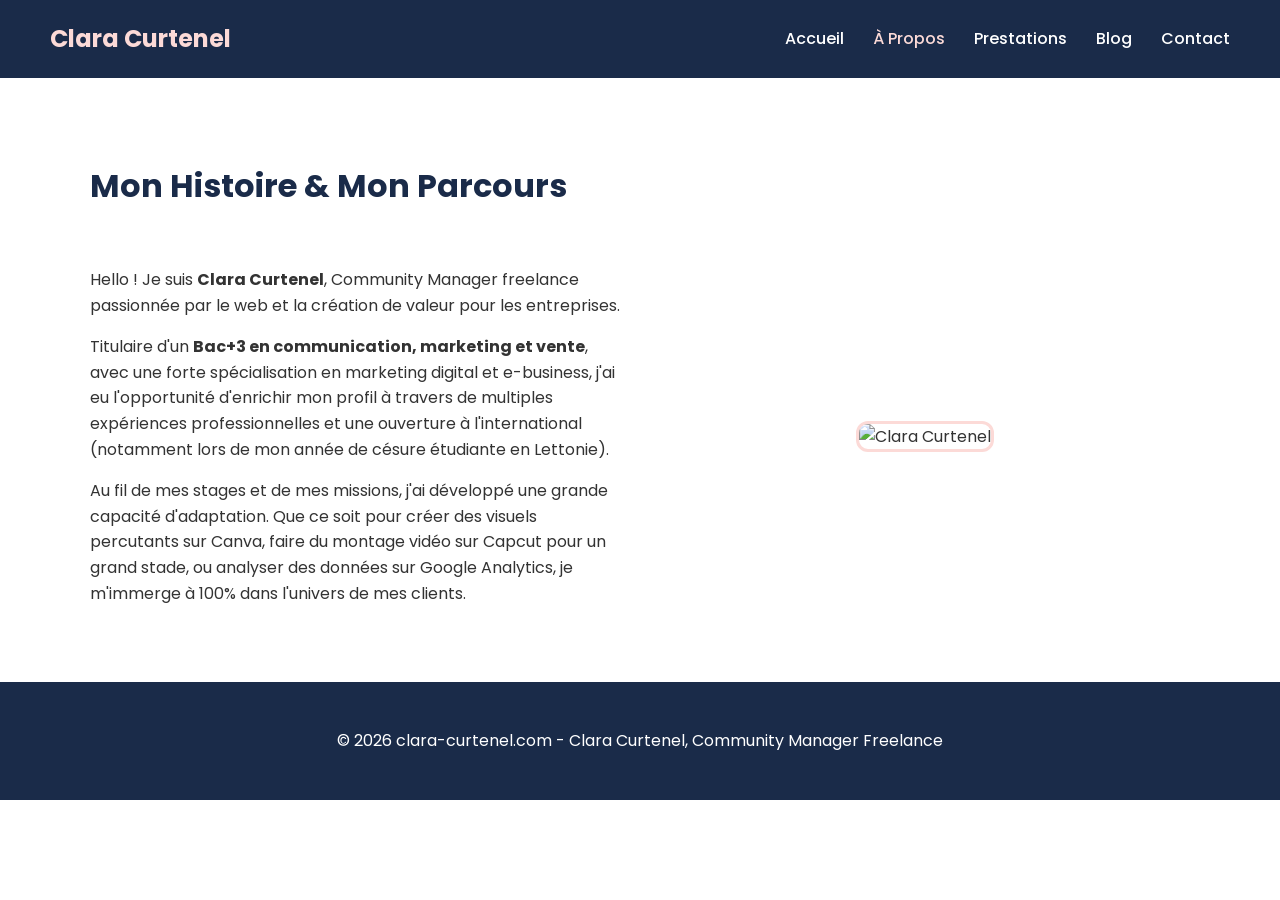
==== a-propos.html @ fa87ab64 "Add files via upload" ====
<!DOCTYPE html>
<html lang="fr">
<head>
    <meta charset="UTF-8">
    <meta name="viewport" content="width=device-width, initial-scale=1.0">
    <title>À Propos | Clara Curtenel</title>
    <link rel="stylesheet" href="css/style.css">
    <link href="https://fonts.googleapis.com/css2?family=Poppins:wght@300;400;600;700&display=swap" rel="stylesheet">
</head>
<body>

    <header>
        <div class="logo"><a href="index.html">Clara Curtenel</a></div>
        <nav>
            <a href="index.html">Accueil</a>
            <a href="a-propos.html" class="active">À Propos</a>
            <a href="prestations.html">Prestations</a>
            <a href="blog.html">Blog</a>
            <a href="contact.html">Contact</a>
        </nav>
    </header>

    <main class="container">
        <h1>Mon Histoire & Mon Parcours</h1>
        <div style="display: flex; gap: 40px; align-items: center; margin-top: 40px; flex-wrap: wrap;">
            <div style="flex: 1; min-width: 300px;">
                <p>Hello ! Je suis <strong>Clara Curtenel</strong>, Community Manager freelance passionnée par le web et la création de valeur pour les entreprises.</p>
                <p>Titulaire d'un <strong>Bac+3 en communication, marketing et vente</strong>, avec une forte spécialisation en marketing digital et e-business, j'ai eu l'opportunité d'enrichir mon profil à travers de multiples expériences professionnelles et une ouverture à l'international (notamment lors de mon année de césure étudiante en Lettonie).</p>
                <p>Au fil de mes stages et de mes missions, j'ai développé une grande capacité d'adaptation. Que ce soit pour créer des visuels percutants sur Canva, faire du montage vidéo sur Capcut pour un grand stade, ou analyser des données sur Google Analytics, je m'immerge à 100% dans l'univers de mes clients.</p>
            </div>
            <div style="flex: 1; min-width: 300px; text-align: center;">
                <img src="assets/photo-clara.jpg" alt="Clara Curtenel" style="max-width: 100%; border-radius: 12px; border: 3px solid var(--rose-pale);">
            </div>
        </div>
    </main>

    <footer>
        <p>&copy; 2026 clara-curtenel.com - Clara Curtenel, Community Manager Freelance</p>
    </footer>

    <script src="js/script.js"></script>
</body>
</html>
---- css/style.css ----
:root {
    --bleu-fonce: #1A2B49;
    --rose-pale: #FCDAD7;
    --rose-accent: #E8A5A5;
    --blanc: #FFFFFF;
    --gris-clair: #FAFAFA;
    --texte-sombre: #333333;
}

body {
    font-family: 'Poppins', sans-serif;
    background-color: var(--blanc);
    color: var(--texte-sombre);
    margin: 0;
    padding: 0;
    line-height: 1.6;
}

/* --- Sécurité Anti-Téléchargement --- */
img, video {
    -webkit-touch-callout: none;
    -webkit-user-select: none;
    user-select: none;
    pointer-events: none;
}

/* --- Navigation --- */
header {
    background-color: var(--bleu-fonce);
    padding: 20px 50px;
    display: flex;
    justify-content: space-between;
    align-items: center;
}

.logo a {
    color: var(--rose-pale);
    font-size: 24px;
    font-weight: bold;
    text-decoration: none;
}

nav a {
    color: var(--blanc);
    margin-left: 25px;
    text-decoration: none;
    font-weight: 500;
    transition: color 0.3s;
}

nav a:hover, nav a.active {
    color: var(--rose-pale);
}

/* --- Sections Générales --- */
.container {
    max-width: 1100px;
    margin: 0 auto;
    padding: 60px 20px;
}

h1, h2, h3 {
    color: var(--bleu-fonce);
}

.btn-cta {
    background-color: var(--rose-pale);
    color: var(--bleu-fonce);
    padding: 15px 30px;
    text-decoration: none;
    border-radius: 30px;
    font-weight: bold;
    display: inline-block;
    margin-top: 20px;
    transition: background-color 0.3s, transform 0.2s;
}

.btn-cta:hover {
    background-color: var(--rose-accent);
    transform: scale(1.02);
}

/* --- Accueil --- */
.hero {
    background: linear-gradient(135deg, var(--bleu-fonce) 60%, var(--rose-pale));
    color: var(--blanc);
    padding: 120px 20px;
    text-align: center;
}

.hero h1 {
    color: var(--blanc);
    font-size: 48px;
    margin-bottom: 10px;
}

/* Défilement des logos */
.logos-container {
    background-color: var(--gris-clair);
    padding: 40px 0;
    overflow: hidden;
    white-space: nowrap;
}

.logos-slide {
    display: inline-block;
    animation: slide 25s infinite linear;
}

.logos-slide img {
    height: 60px;
    margin: 0 40px;
    vertical-align: middle;
}

@keyframes slide {
    from { transform: translateX(0); }
    to { transform: translateX(-50%); }
}

/* Grilles (Portfolio, Prestations, Blog) */
.grid {
    display: grid;
    grid-template-columns: repeat(auto-fit, minmax(300px, 1fr));
    gap: 30px;
    margin-top: 40px;
}

.card {
    background: var(--blanc);
    border: 1px solid var(--rose-pale);
    border-radius: 12px;
    overflow: hidden;
    box-shadow: 0 5px 15px rgba(0,0,0,0.05);
    position: relative;
    padding: 20px;
}

.card-img {
    margin: -20px -20px 20px -20px;
    position: relative;
}

.protection-overlay {
    position: absolute;
    top: 0; left: 0; width: 100%; height: 100%;
    z-index: 10;
}

footer {
    background-color: var(--bleu-fonce);
    color: var(--blanc);
    text-align: center;
    padding: 30px 20px;
    margin-top: auto;
}
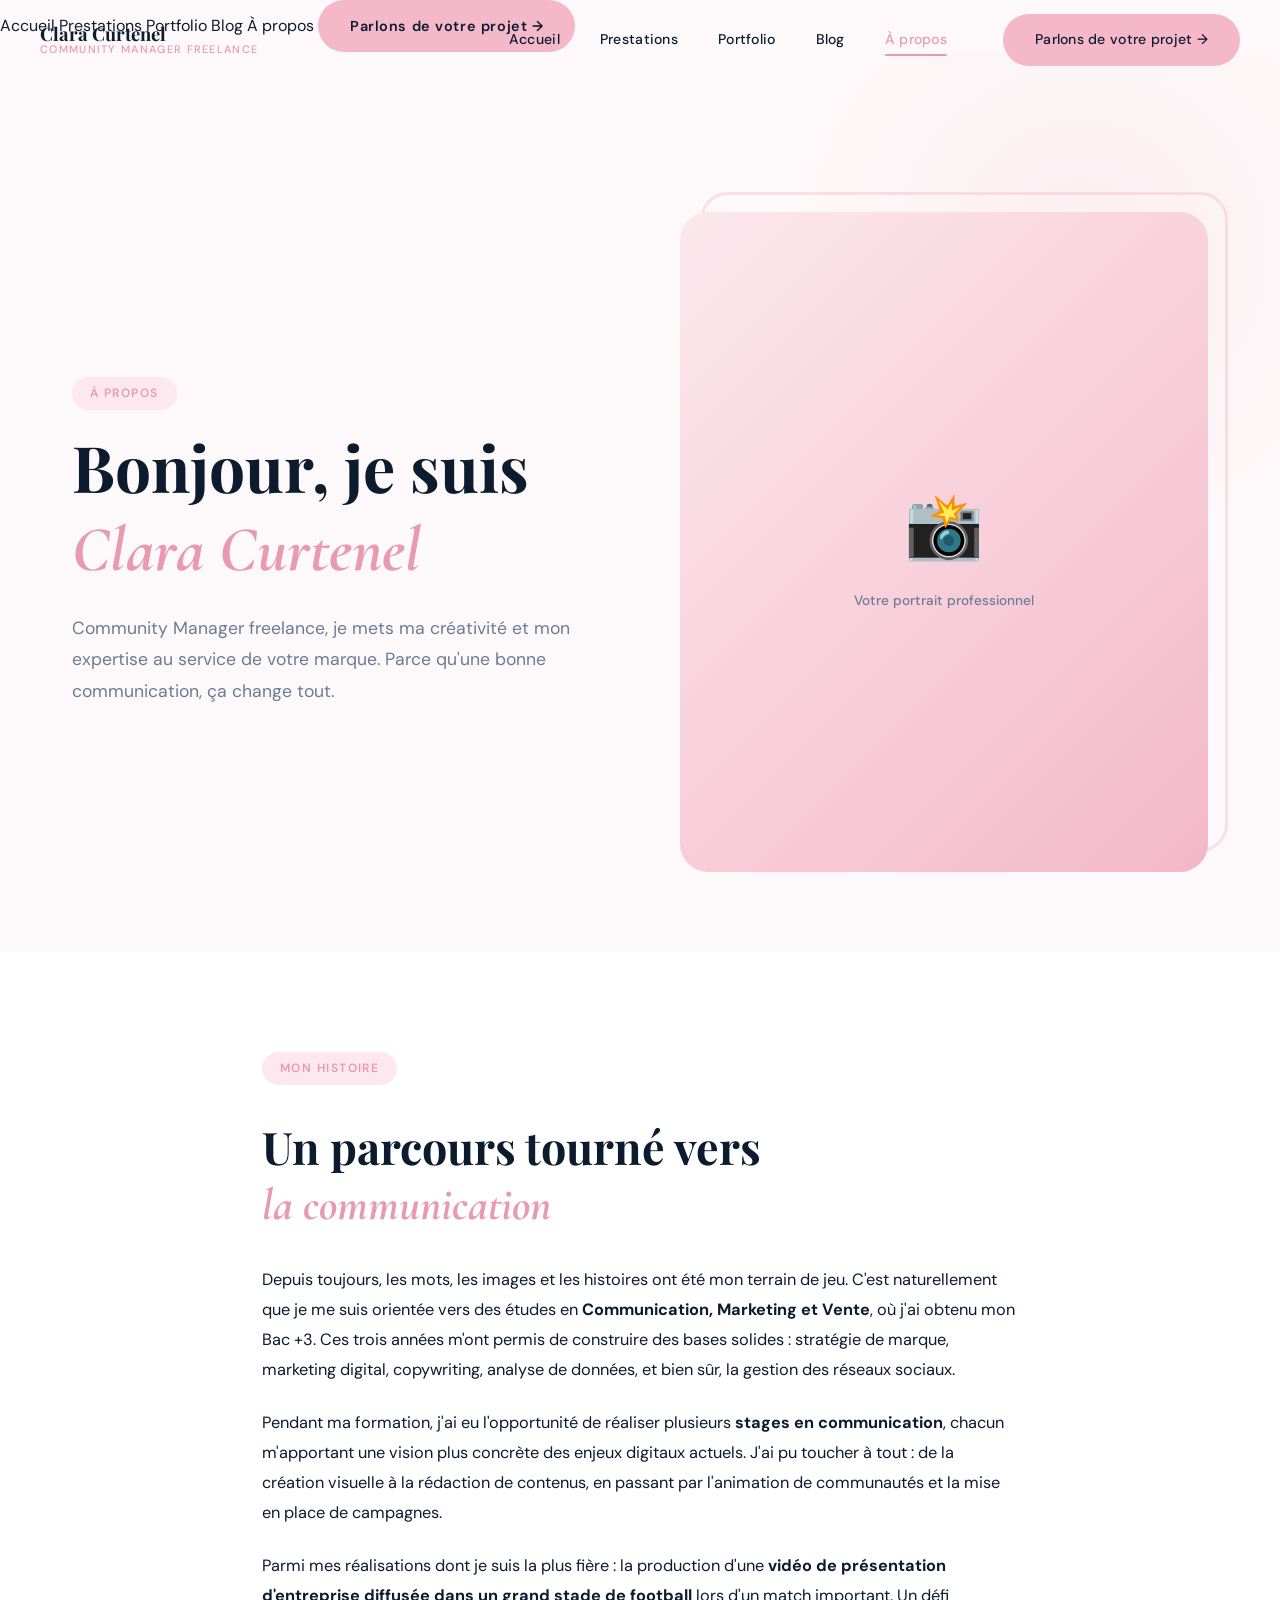
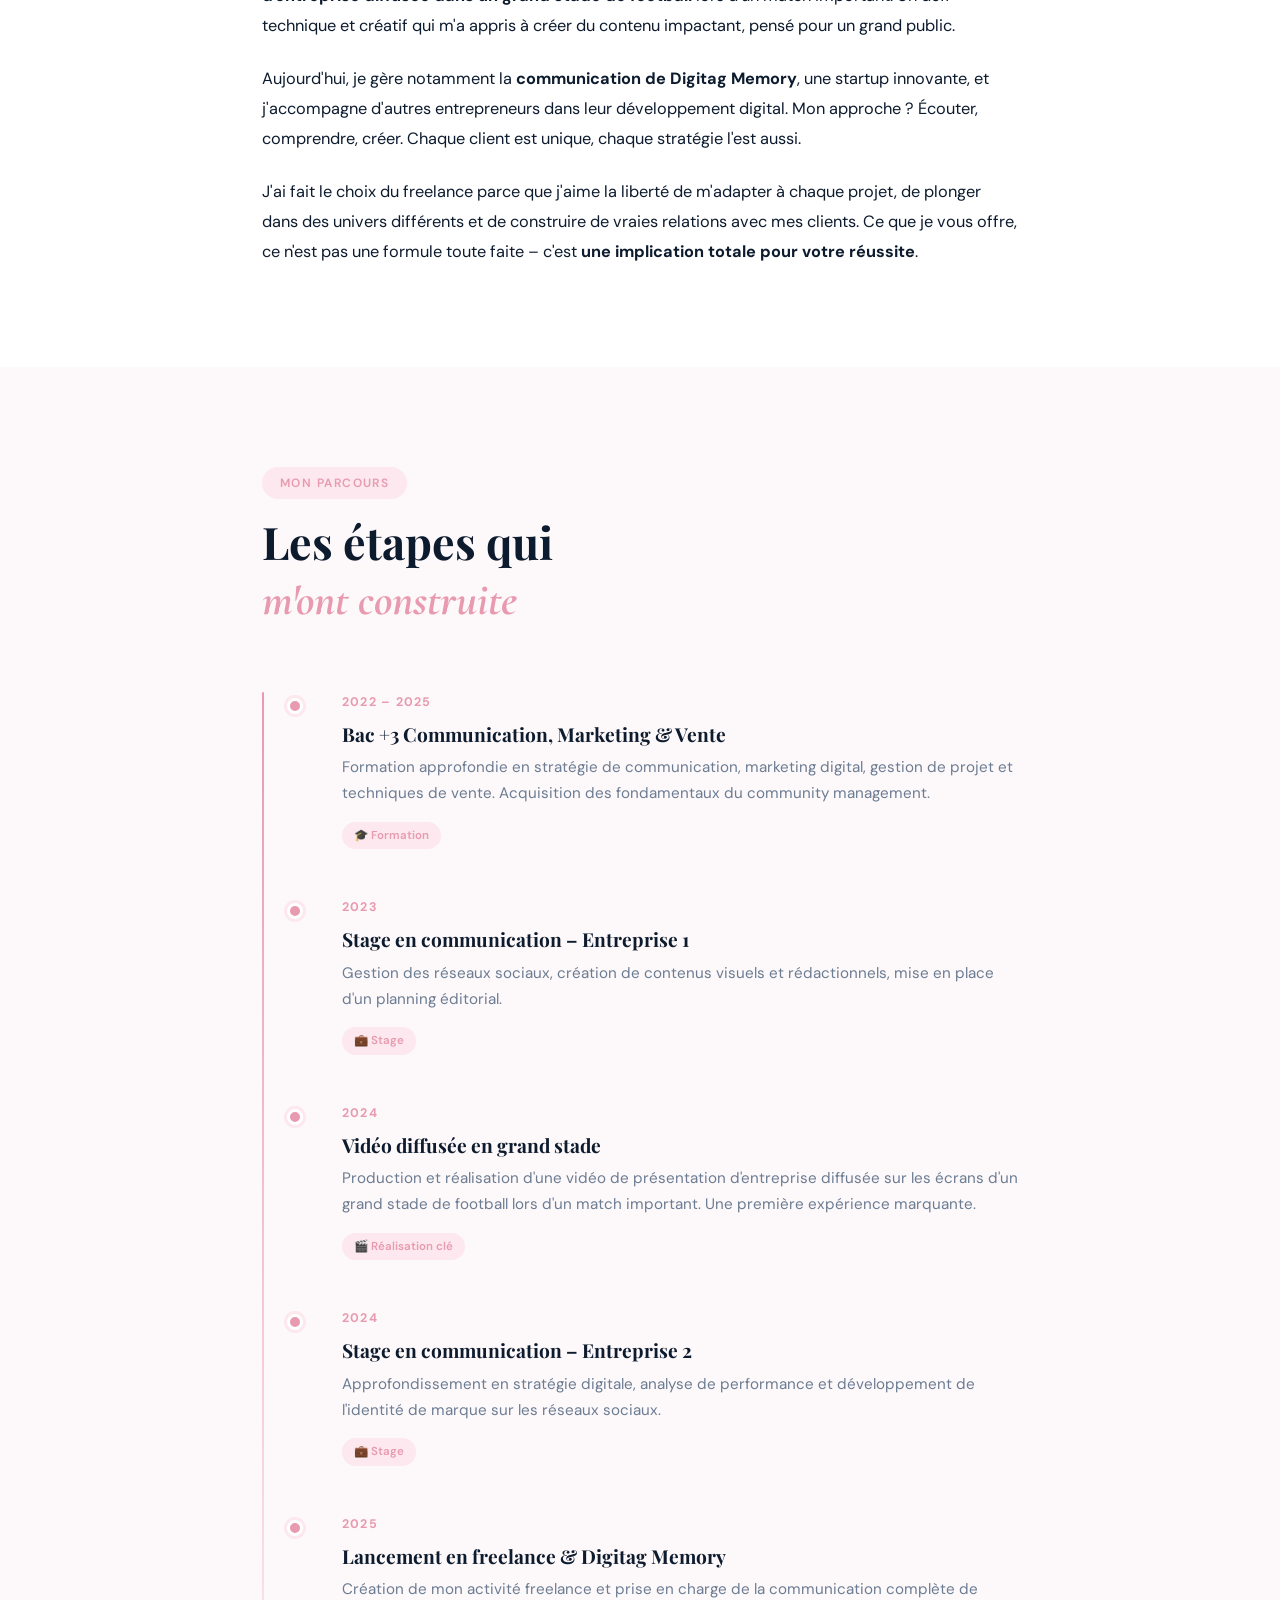
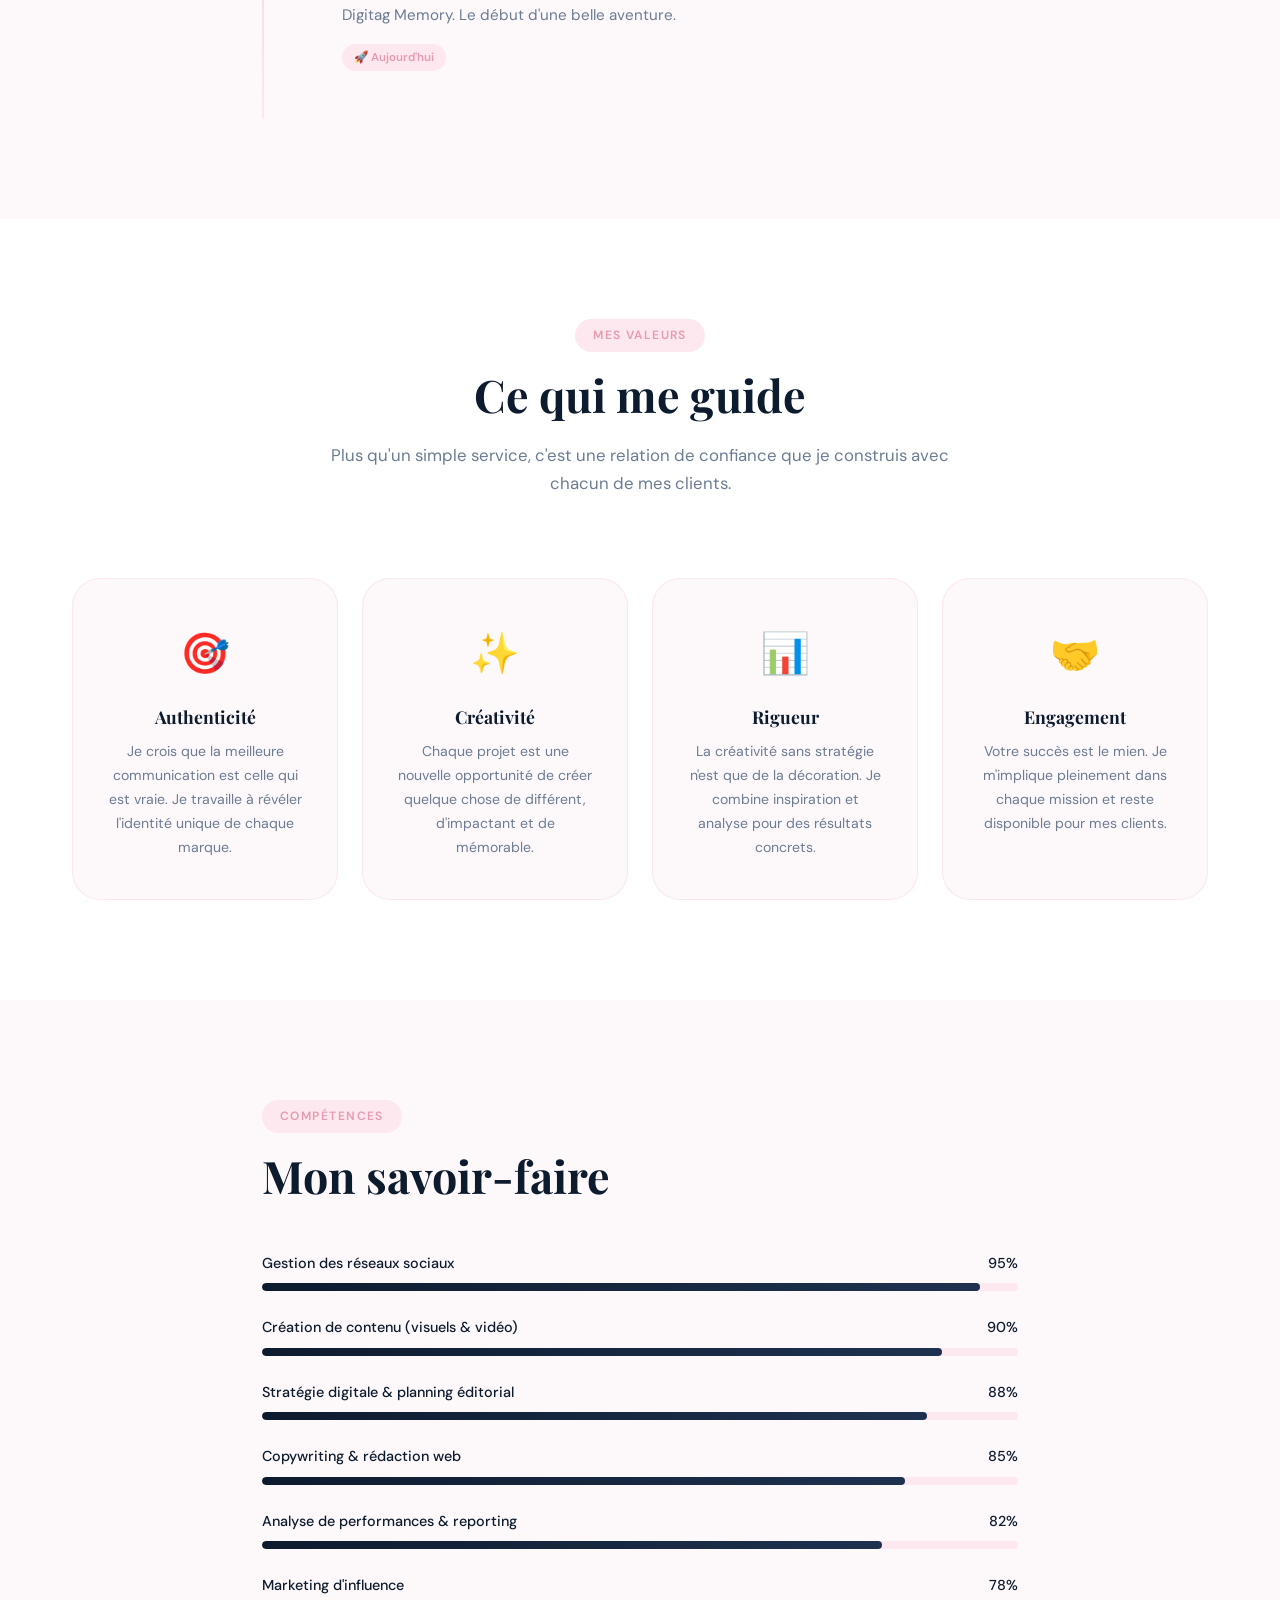
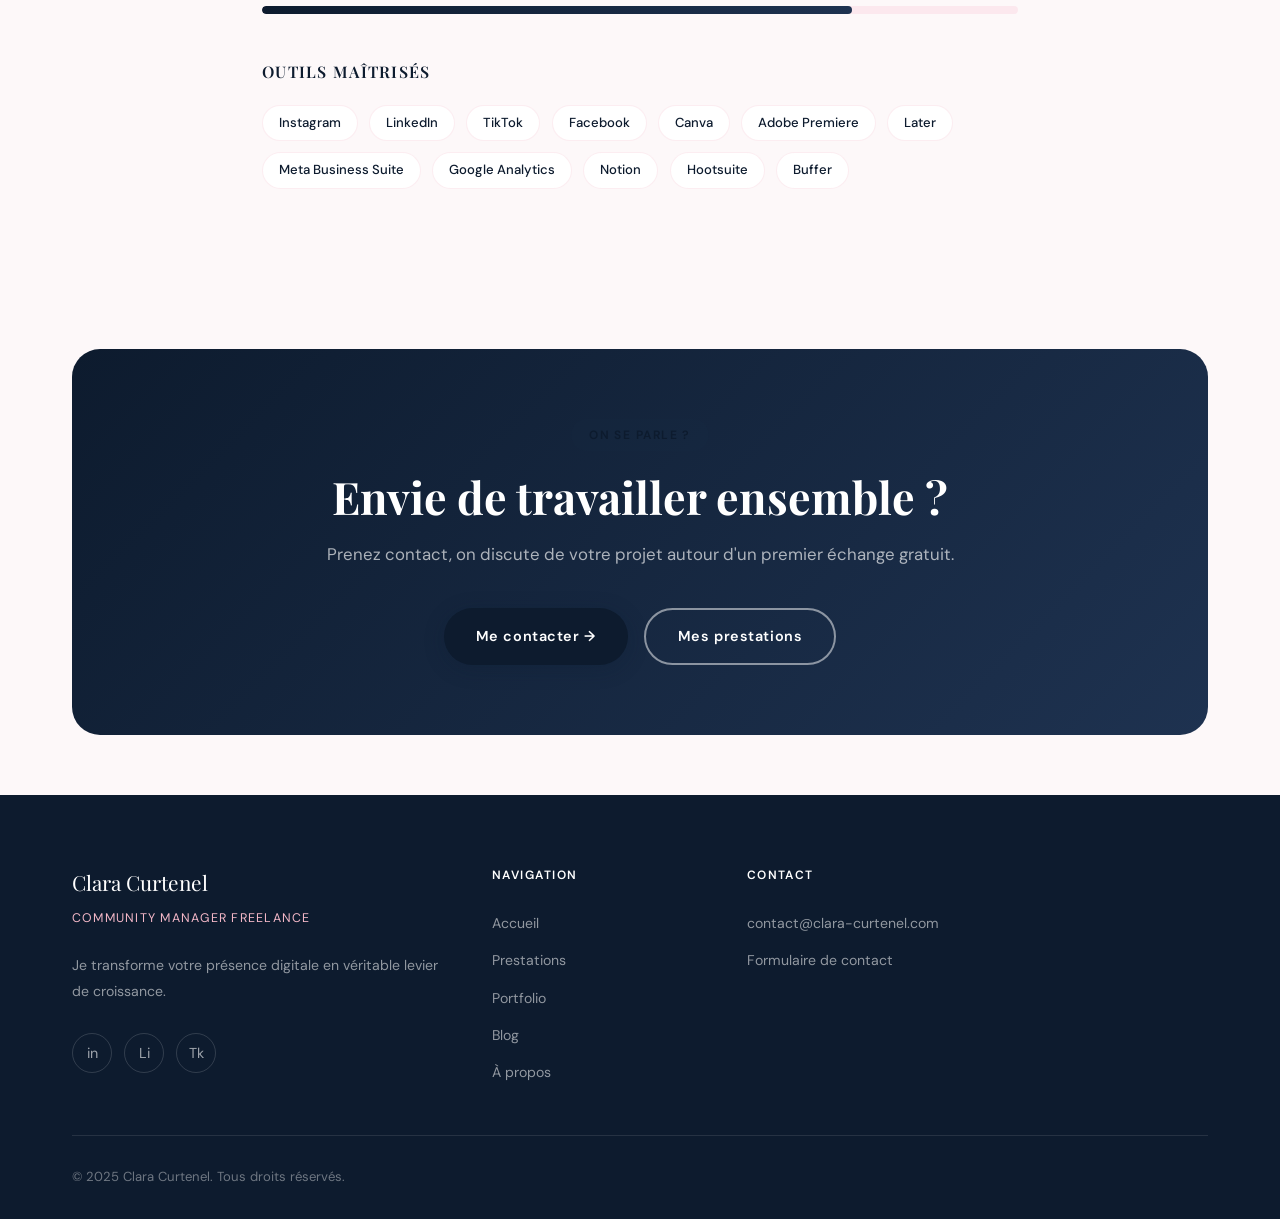
==== commit a30e9237: "Add files via upload" ====
--- a/a-propos.html
+++ b/a-propos.html
@@ -1,43 +1,324 @@
-<!DOCTYPE html>
-<html lang="fr">
-<head>
-    <meta charset="UTF-8">
-    <meta name="viewport" content="width=device-width, initial-scale=1.0">
-    <title>À Propos | Clara Curtenel</title>
-    <link rel="stylesheet" href="css/style.css">
-    <link href="https://fonts.googleapis.com/css2?family=Poppins:wght@300;400;600;700&display=swap" rel="stylesheet">
-</head>
-<body>
-
-    <header>
-        <div class="logo"><a href="index.html">Clara Curtenel</a></div>
-        <nav>
-            <a href="index.html">Accueil</a>
-            <a href="a-propos.html" class="active">À Propos</a>
-            <a href="prestations.html">Prestations</a>
-            <a href="blog.html">Blog</a>
-            <a href="contact.html">Contact</a>
-        </nav>
-    </header>
-
-    <main class="container">
-        <h1>Mon Histoire & Mon Parcours</h1>
-        <div style="display: flex; gap: 40px; align-items: center; margin-top: 40px; flex-wrap: wrap;">
-            <div style="flex: 1; min-width: 300px;">
-                <p>Hello ! Je suis <strong>Clara Curtenel</strong>, Community Manager freelance passionnée par le web et la création de valeur pour les entreprises.</p>
-                <p>Titulaire d'un <strong>Bac+3 en communication, marketing et vente</strong>, avec une forte spécialisation en marketing digital et e-business, j'ai eu l'opportunité d'enrichir mon profil à travers de multiples expériences professionnelles et une ouverture à l'international (notamment lors de mon année de césure étudiante en Lettonie).</p>
-                <p>Au fil de mes stages et de mes missions, j'ai développé une grande capacité d'adaptation. Que ce soit pour créer des visuels percutants sur Canva, faire du montage vidéo sur Capcut pour un grand stade, ou analyser des données sur Google Analytics, je m'immerge à 100% dans l'univers de mes clients.</p>
-            </div>
-            <div style="flex: 1; min-width: 300px; text-align: center;">
-                <img src="assets/photo-clara.jpg" alt="Clara Curtenel" style="max-width: 100%; border-radius: 12px; border: 3px solid var(--rose-pale);">
-            </div>
-        </div>
-    </main>
-
-    <footer>
-        <p>&copy; 2026 clara-curtenel.com - Clara Curtenel, Community Manager Freelance</p>
-    </footer>
-
-    <script src="js/script.js"></script>
-</body>
-</html>+<!DOCTYPE html>
+<html lang="fr">
+<head>
+  <meta charset="UTF-8" />
+  <meta name="viewport" content="width=device-width, initial-scale=1.0" />
+  <title>À propos – Clara Curtenel, Community Manager Freelance</title>
+  <meta name="description" content="Découvrez le parcours de Clara Curtenel, Community Manager freelance diplômée d'un Bac +3 en Communication, Marketing et Vente. Son histoire, ses valeurs et sa vision." />
+  <link rel="canonical" href="https://clara-curtenel.com/a-propos.html" />
+  <link rel="stylesheet" href="css/style.css" />
+  <link rel="stylesheet" href="css/a-propos.css" />
+</head>
+<body>
+
+<nav class="navbar" aria-label="Navigation principale">
+  <div class="navbar-inner">
+    <a href="index.html" class="nav-logo">
+      <span class="nav-logo-name">Clara Curtenel</span>
+      <span class="nav-logo-title">Community Manager Freelance</span>
+    </a>
+    <div class="nav-links">
+      <a href="index.html">Accueil</a>
+      <a href="prestations.html">Prestations</a>
+      <a href="portfolio.html">Portfolio</a>
+      <a href="blog.html">Blog</a>
+      <a href="a-propos.html" class="active">À propos</a>
+      <a href="contact.html" class="btn btn-pink nav-cta">Parlons de votre projet →</a>
+    </div>
+    <button class="nav-burger" aria-label="Menu"><span></span><span></span><span></span></button>
+  </div>
+</nav>
+<div class="nav-mobile" role="navigation">
+  <a href="index.html">Accueil</a>
+  <a href="prestations.html">Prestations</a>
+  <a href="portfolio.html">Portfolio</a>
+  <a href="blog.html">Blog</a>
+  <a href="a-propos.html">À propos</a>
+  <a href="contact.html" class="btn btn-pink" style="text-align:center">Parlons de votre projet →</a>
+</div>
+
+<!-- ═══ HERO ABOUT ═══ -->
+<section class="about-hero">
+  <div class="container">
+    <div class="about-hero-inner">
+      <div class="about-hero-text">
+        <span class="badge animate-up delay-1">À propos</span>
+        <h1 class="animate-up delay-2">
+          Bonjour, je suis<br />
+          <span class="italic text-pink">Clara Curtenel</span>
+        </h1>
+        <p class="animate-up delay-3">Community Manager freelance, je mets ma créativité et mon expertise au service de votre marque. Parce qu'une bonne communication, ça change tout.</p>
+      </div>
+      <div class="about-hero-photo animate-up delay-3">
+        <!-- Remplacez par votre photo -->
+        <div class="photo-frame">
+          <div class="photo-placeholder">
+            <span>📸</span>
+            <p>Votre portrait professionnel</p>
+          </div>
+          <!-- <img src="images/clara-portrait.jpg" alt="Clara Curtenel – Community Manager Freelance" /> -->
+        </div>
+        <div class="photo-decoration"></div>
+      </div>
+    </div>
+  </div>
+</section>
+
+<!-- ═══ HISTOIRE ═══ -->
+<section class="section-pad about-story">
+  <div class="container-narrow">
+    <div class="story-block reveal">
+      <span class="badge">Mon histoire</span>
+      <h2>Un parcours tourné vers<br /><span class="italic text-pink">la communication</span></h2>
+      <div class="story-content">
+        <p>
+          Depuis toujours, les mots, les images et les histoires ont été mon terrain de jeu. C'est naturellement que je me suis orientée vers des études en <strong>Communication, Marketing et Vente</strong>, où j'ai obtenu mon Bac +3. Ces trois années m'ont permis de construire des bases solides : stratégie de marque, marketing digital, copywriting, analyse de données, et bien sûr, la gestion des réseaux sociaux.
+        </p>
+        <p>
+          Pendant ma formation, j'ai eu l'opportunité de réaliser plusieurs <strong>stages en communication</strong>, chacun m'apportant une vision plus concrète des enjeux digitaux actuels. J'ai pu toucher à tout : de la création visuelle à la rédaction de contenus, en passant par l'animation de communautés et la mise en place de campagnes.
+        </p>
+        <p>
+          Parmi mes réalisations dont je suis la plus fière : la production d'une <strong>vidéo de présentation d'entreprise diffusée dans un grand stade de football</strong> lors d'un match important. Un défi technique et créatif qui m'a appris à créer du contenu impactant, pensé pour un grand public.
+        </p>
+        <p>
+          Aujourd'hui, je gère notamment la <strong>communication de Digitag Memory</strong>, une startup innovante, et j'accompagne d'autres entrepreneurs dans leur développement digital. Mon approche ? Écouter, comprendre, créer. Chaque client est unique, chaque stratégie l'est aussi.
+        </p>
+        <p>
+          J'ai fait le choix du freelance parce que j'aime la liberté de m'adapter à chaque projet, de plonger dans des univers différents et de construire de vraies relations avec mes clients. Ce que je vous offre, ce n'est pas une formule toute faite – c'est <strong>une implication totale pour votre réussite</strong>.
+        </p>
+      </div>
+    </div>
+  </div>
+</section>
+
+<!-- ═══ TIMELINE ═══ -->
+<section class="section-pad about-timeline">
+  <div class="container-narrow">
+    <div class="section-header reveal" style="text-align:left; max-width: 100%; margin-bottom: 4rem;">
+      <span class="badge">Mon parcours</span>
+      <h2>Les étapes qui<br /><span class="italic text-pink">m'ont construite</span></h2>
+    </div>
+    <div class="timeline">
+      <div class="timeline-item reveal">
+        <div class="timeline-dot"></div>
+        <div class="timeline-date">2022 – 2025</div>
+        <div class="timeline-content">
+          <h3>Bac +3 Communication, Marketing & Vente</h3>
+          <p>Formation approfondie en stratégie de communication, marketing digital, gestion de projet et techniques de vente. Acquisition des fondamentaux du community management.</p>
+          <span class="timeline-tag">🎓 Formation</span>
+        </div>
+      </div>
+      <div class="timeline-item reveal">
+        <div class="timeline-dot"></div>
+        <div class="timeline-date">2023</div>
+        <div class="timeline-content">
+          <h3>Stage en communication – Entreprise 1</h3>
+          <p>Gestion des réseaux sociaux, création de contenus visuels et rédactionnels, mise en place d'un planning éditorial.</p>
+          <span class="timeline-tag">💼 Stage</span>
+        </div>
+      </div>
+      <div class="timeline-item reveal">
+        <div class="timeline-dot"></div>
+        <div class="timeline-date">2024</div>
+        <div class="timeline-content">
+          <h3>Vidéo diffusée en grand stade</h3>
+          <p>Production et réalisation d'une vidéo de présentation d'entreprise diffusée sur les écrans d'un grand stade de football lors d'un match important. Une première expérience marquante.</p>
+          <span class="timeline-tag">🎬 Réalisation clé</span>
+        </div>
+      </div>
+      <div class="timeline-item reveal">
+        <div class="timeline-dot"></div>
+        <div class="timeline-date">2024</div>
+        <div class="timeline-content">
+          <h3>Stage en communication – Entreprise 2</h3>
+          <p>Approfondissement en stratégie digitale, analyse de performance et développement de l'identité de marque sur les réseaux sociaux.</p>
+          <span class="timeline-tag">💼 Stage</span>
+        </div>
+      </div>
+      <div class="timeline-item reveal">
+        <div class="timeline-dot"></div>
+        <div class="timeline-date">2025</div>
+        <div class="timeline-content">
+          <h3>Lancement en freelance & Digitag Memory</h3>
+          <p>Création de mon activité freelance et prise en charge de la communication complète de Digitag Memory. Le début d'une belle aventure.</p>
+          <span class="timeline-tag">🚀 Aujourd'hui</span>
+        </div>
+      </div>
+    </div>
+  </div>
+</section>
+
+<!-- ═══ VALEURS ═══ -->
+<section class="section-pad about-values">
+  <div class="container">
+    <div class="section-header reveal">
+      <span class="badge">Mes valeurs</span>
+      <h2>Ce qui me guide</h2>
+      <p>Plus qu'un simple service, c'est une relation de confiance que je construis avec chacun de mes clients.</p>
+    </div>
+    <div class="values-grid">
+      <div class="value-card reveal">
+        <div class="value-icon">🎯</div>
+        <h3>Authenticité</h3>
+        <p>Je crois que la meilleure communication est celle qui est vraie. Je travaille à révéler l'identité unique de chaque marque.</p>
+      </div>
+      <div class="value-card reveal delay-1">
+        <div class="value-icon">✨</div>
+        <h3>Créativité</h3>
+        <p>Chaque projet est une nouvelle opportunité de créer quelque chose de différent, d'impactant et de mémorable.</p>
+      </div>
+      <div class="value-card reveal delay-2">
+        <div class="value-icon">📊</div>
+        <h3>Rigueur</h3>
+        <p>La créativité sans stratégie n'est que de la décoration. Je combine inspiration et analyse pour des résultats concrets.</p>
+      </div>
+      <div class="value-card reveal delay-3">
+        <div class="value-icon">🤝</div>
+        <h3>Engagement</h3>
+        <p>Votre succès est le mien. Je m'implique pleinement dans chaque mission et reste disponible pour mes clients.</p>
+      </div>
+    </div>
+  </div>
+</section>
+
+<!-- ═══ COMPÉTENCES ═══ -->
+<section class="section-pad about-skills">
+  <div class="container-narrow">
+    <div class="section-header reveal" style="text-align:left; max-width:100%; margin-bottom: 3rem;">
+      <span class="badge">Compétences</span>
+      <h2>Mon savoir-faire</h2>
+    </div>
+    <div class="skills-list reveal">
+      <div class="skill-item">
+        <div class="skill-header">
+          <span>Gestion des réseaux sociaux</span>
+          <span>95%</span>
+        </div>
+        <div class="skill-bar"><div class="skill-fill" data-width="95"></div></div>
+      </div>
+      <div class="skill-item">
+        <div class="skill-header">
+          <span>Création de contenu (visuels & vidéo)</span>
+          <span>90%</span>
+        </div>
+        <div class="skill-bar"><div class="skill-fill" data-width="90"></div></div>
+      </div>
+      <div class="skill-item">
+        <div class="skill-header">
+          <span>Stratégie digitale & planning éditorial</span>
+          <span>88%</span>
+        </div>
+        <div class="skill-bar"><div class="skill-fill" data-width="88"></div></div>
+      </div>
+      <div class="skill-item">
+        <div class="skill-header">
+          <span>Copywriting & rédaction web</span>
+          <span>85%</span>
+        </div>
+        <div class="skill-bar"><div class="skill-fill" data-width="85"></div></div>
+      </div>
+      <div class="skill-item">
+        <div class="skill-header">
+          <span>Analyse de performances & reporting</span>
+          <span>82%</span>
+        </div>
+        <div class="skill-bar"><div class="skill-fill" data-width="82"></div></div>
+      </div>
+      <div class="skill-item">
+        <div class="skill-header">
+          <span>Marketing d'influence</span>
+          <span>78%</span>
+        </div>
+        <div class="skill-bar"><div class="skill-fill" data-width="78"></div></div>
+      </div>
+    </div>
+    <div class="tools-section reveal" style="margin-top: 3rem;">
+      <h3 style="font-size: 1rem; font-weight: 600; color: var(--navy); margin-bottom: 1.5rem; letter-spacing: 0.08em; text-transform: uppercase;">Outils maîtrisés</h3>
+      <div class="tools-grid">
+        <span class="tool-tag">Instagram</span>
+        <span class="tool-tag">LinkedIn</span>
+        <span class="tool-tag">TikTok</span>
+        <span class="tool-tag">Facebook</span>
+        <span class="tool-tag">Canva</span>
+        <span class="tool-tag">Adobe Premiere</span>
+        <span class="tool-tag">Later</span>
+        <span class="tool-tag">Meta Business Suite</span>
+        <span class="tool-tag">Google Analytics</span>
+        <span class="tool-tag">Notion</span>
+        <span class="tool-tag">Hootsuite</span>
+        <span class="tool-tag">Buffer</span>
+      </div>
+    </div>
+  </div>
+</section>
+
+<!-- ═══ CTA ═══ -->
+<section class="cta-section reveal">
+  <div class="container">
+    <div class="cta-box">
+      <span class="badge badge--navy">On se parle ?</span>
+      <h2>Envie de travailler ensemble ?</h2>
+      <p>Prenez contact, on discute de votre projet autour d'un premier échange gratuit.</p>
+      <div class="cta-actions">
+        <a href="contact.html" class="btn btn-primary">Me contacter →</a>
+        <a href="prestations.html" class="btn btn-outline-white">Mes prestations</a>
+      </div>
+    </div>
+  </div>
+</section>
+
+<footer class="footer">
+  <div class="container">
+    <div class="footer-grid">
+      <div>
+        <p class="footer-brand-name">Clara Curtenel</p>
+        <p class="footer-brand-tagline">Community Manager Freelance</p>
+        <p class="footer-desc">Je transforme votre présence digitale en véritable levier de croissance.</p>
+        <div class="footer-socials">
+          <a href="#" class="social-icon" aria-label="Instagram">in</a>
+          <a href="#" class="social-icon" aria-label="LinkedIn">Li</a>
+          <a href="#" class="social-icon" aria-label="TikTok">Tk</a>
+        </div>
+      </div>
+      <div>
+        <p class="footer-heading">Navigation</p>
+        <ul class="footer-links">
+          <li><a href="index.html">Accueil</a></li>
+          <li><a href="prestations.html">Prestations</a></li>
+          <li><a href="portfolio.html">Portfolio</a></li>
+          <li><a href="blog.html">Blog</a></li>
+          <li><a href="a-propos.html">À propos</a></li>
+        </ul>
+      </div>
+      <div>
+        <p class="footer-heading">Contact</p>
+        <ul class="footer-links">
+          <li><a href="mailto:contact@clara-curtenel.com">contact@clara-curtenel.com</a></li>
+          <li><a href="contact.html">Formulaire de contact</a></li>
+        </ul>
+      </div>
+    </div>
+    <div class="footer-bottom">
+      <p>© 2025 Clara Curtenel. Tous droits réservés.</p>
+    </div>
+  </div>
+</footer>
+
+<button class="scroll-top" aria-label="Remonter en haut">↑</button>
+<script src="js/main.js"></script>
+<script>
+  // Skill bars animation
+  const skillFills = document.querySelectorAll('.skill-fill');
+  const skillObserver = new IntersectionObserver((entries) => {
+    entries.forEach(entry => {
+      if (entry.isIntersecting) {
+        const el = entry.target;
+        el.style.width = el.dataset.width + '%';
+        skillObserver.unobserve(el);
+      }
+    });
+  }, { threshold: 0.3 });
+  skillFills.forEach(el => skillObserver.observe(el));
+</script>
+</body>
+</html>
--- a/css/style.css
+++ b/css/style.css
@@ -1,156 +1,458 @@
-:root {
-    --bleu-fonce: #1A2B49;
-    --rose-pale: #FCDAD7;
-    --rose-accent: #E8A5A5;
-    --blanc: #FFFFFF;
-    --gris-clair: #FAFAFA;
-    --texte-sombre: #333333;
-}
-
-body {
-    font-family: 'Poppins', sans-serif;
-    background-color: var(--blanc);
-    color: var(--texte-sombre);
-    margin: 0;
-    padding: 0;
-    line-height: 1.6;
-}
-
-/* --- Sécurité Anti-Téléchargement --- */
-img, video {
-    -webkit-touch-callout: none;
-    -webkit-user-select: none;
-    user-select: none;
-    pointer-events: none;
-}
-
-/* --- Navigation --- */
-header {
-    background-color: var(--bleu-fonce);
-    padding: 20px 50px;
-    display: flex;
-    justify-content: space-between;
-    align-items: center;
-}
-
-.logo a {
-    color: var(--rose-pale);
-    font-size: 24px;
-    font-weight: bold;
-    text-decoration: none;
-}
-
-nav a {
-    color: var(--blanc);
-    margin-left: 25px;
-    text-decoration: none;
-    font-weight: 500;
-    transition: color 0.3s;
-}
-
-nav a:hover, nav a.active {
-    color: var(--rose-pale);
-}
-
-/* --- Sections Générales --- */
-.container {
-    max-width: 1100px;
-    margin: 0 auto;
-    padding: 60px 20px;
-}
-
-h1, h2, h3 {
-    color: var(--bleu-fonce);
-}
-
-.btn-cta {
-    background-color: var(--rose-pale);
-    color: var(--bleu-fonce);
-    padding: 15px 30px;
-    text-decoration: none;
-    border-radius: 30px;
-    font-weight: bold;
-    display: inline-block;
-    margin-top: 20px;
-    transition: background-color 0.3s, transform 0.2s;
-}
-
-.btn-cta:hover {
-    background-color: var(--rose-accent);
-    transform: scale(1.02);
-}
-
-/* --- Accueil --- */
-.hero {
-    background: linear-gradient(135deg, var(--bleu-fonce) 60%, var(--rose-pale));
-    color: var(--blanc);
-    padding: 120px 20px;
-    text-align: center;
-}
-
-.hero h1 {
-    color: var(--blanc);
-    font-size: 48px;
-    margin-bottom: 10px;
-}
-
-/* Défilement des logos */
-.logos-container {
-    background-color: var(--gris-clair);
-    padding: 40px 0;
-    overflow: hidden;
-    white-space: nowrap;
-}
-
-.logos-slide {
-    display: inline-block;
-    animation: slide 25s infinite linear;
-}
-
-.logos-slide img {
-    height: 60px;
-    margin: 0 40px;
-    vertical-align: middle;
-}
-
-@keyframes slide {
-    from { transform: translateX(0); }
-    to { transform: translateX(-50%); }
-}
-
-/* Grilles (Portfolio, Prestations, Blog) */
-.grid {
-    display: grid;
-    grid-template-columns: repeat(auto-fit, minmax(300px, 1fr));
-    gap: 30px;
-    margin-top: 40px;
-}
-
-.card {
-    background: var(--blanc);
-    border: 1px solid var(--rose-pale);
-    border-radius: 12px;
-    overflow: hidden;
-    box-shadow: 0 5px 15px rgba(0,0,0,0.05);
-    position: relative;
-    padding: 20px;
-}
-
-.card-img {
-    margin: -20px -20px 20px -20px;
-    position: relative;
-}
-
-.protection-overlay {
-    position: absolute;
-    top: 0; left: 0; width: 100%; height: 100%;
-    z-index: 10;
-}
-
-footer {
-    background-color: var(--bleu-fonce);
-    color: var(--blanc);
-    text-align: center;
-    padding: 30px 20px;
-    margin-top: auto;
-}+/* ============================================
+   CLARA CURTENEL – Community Manager Freelance
+   Global Stylesheet
+   ============================================ */
+
+@import url('https://fonts.googleapis.com/css2?family=Playfair+Display:ital,wght@0,400;0,600;0,700;1,400&family=DM+Sans:wght@300;400;500;600&family=Cormorant+Garamond:ital,wght@0,300;0,600;1,300&display=swap');
+
+/* ── CSS Variables ── */
+:root {
+  --navy: #0d1b2e;
+  --navy-mid: #162236;
+  --navy-light: #1e3250;
+  --pink: #f4b8c8;
+  --pink-light: #fce8ee;
+  --pink-mid: #e89ab0;
+  --white: #ffffff;
+  --off-white: #fdf8f9;
+  --text-dark: #0d1b2e;
+  --text-muted: #6b7c93;
+  --border: rgba(244, 184, 200, 0.25);
+  --shadow: 0 20px 60px rgba(13, 27, 46, 0.12);
+  --shadow-pink: 0 10px 40px rgba(244, 184, 200, 0.35);
+  --radius: 16px;
+  --radius-lg: 28px;
+  --transition: all 0.4s cubic-bezier(0.25, 0.46, 0.45, 0.94);
+}
+
+/* ── Reset & Base ── */
+*, *::before, *::after { box-sizing: border-box; margin: 0; padding: 0; }
+
+html { scroll-behavior: smooth; font-size: 16px; }
+
+body {
+  font-family: 'DM Sans', sans-serif;
+  background: var(--off-white);
+  color: var(--text-dark);
+  line-height: 1.7;
+  overflow-x: hidden;
+}
+
+img { max-width: 100%; display: block; }
+a { text-decoration: none; color: inherit; }
+ul { list-style: none; }
+
+/* ── Typography ── */
+h1, h2, h3 { font-family: 'Playfair Display', serif; line-height: 1.2; }
+h1 { font-size: clamp(2.4rem, 5vw, 4.2rem); }
+h2 { font-size: clamp(1.8rem, 3.5vw, 3rem); }
+h3 { font-size: clamp(1.2rem, 2vw, 1.6rem); }
+p { font-size: 1rem; color: var(--text-muted); }
+
+.italic { font-family: 'Cormorant Garamond', serif; font-style: italic; }
+.text-pink { color: var(--pink-mid); }
+.text-navy { color: var(--navy); }
+.text-white { color: var(--white); }
+
+/* ── Utility ── */
+.container { max-width: 1200px; margin: 0 auto; padding: 0 2rem; }
+.container-narrow { max-width: 820px; margin: 0 auto; padding: 0 2rem; }
+.section-pad { padding: 100px 0; }
+.section-pad-sm { padding: 60px 0; }
+
+.badge {
+  display: inline-block;
+  background: var(--pink-light);
+  color: var(--pink-mid);
+  font-size: 0.75rem;
+  font-weight: 600;
+  letter-spacing: 0.12em;
+  text-transform: uppercase;
+  padding: 6px 18px;
+  border-radius: 50px;
+  margin-bottom: 1.2rem;
+}
+
+.badge--navy {
+  background: rgba(30, 50, 80, 0.08);
+  color: var(--navy);
+}
+
+/* ── Buttons ── */
+.btn {
+  display: inline-flex;
+  align-items: center;
+  gap: 10px;
+  font-family: 'DM Sans', sans-serif;
+  font-weight: 600;
+  font-size: 0.9rem;
+  letter-spacing: 0.04em;
+  padding: 14px 32px;
+  border-radius: 50px;
+  border: none;
+  cursor: pointer;
+  transition: var(--transition);
+  text-decoration: none;
+}
+
+.btn-primary {
+  background: var(--navy);
+  color: var(--white);
+  box-shadow: 0 4px 20px rgba(13, 27, 46, 0.25);
+}
+.btn-primary:hover {
+  background: var(--navy-light);
+  transform: translateY(-2px);
+  box-shadow: 0 8px 30px rgba(13, 27, 46, 0.35);
+}
+
+.btn-pink {
+  background: var(--pink);
+  color: var(--navy);
+}
+.btn-pink:hover {
+  background: var(--pink-mid);
+  transform: translateY(-2px);
+  box-shadow: var(--shadow-pink);
+}
+
+.btn-outline {
+  background: transparent;
+  color: var(--navy);
+  border: 2px solid var(--navy);
+}
+.btn-outline:hover {
+  background: var(--navy);
+  color: var(--white);
+  transform: translateY(-2px);
+}
+
+.btn-outline-white {
+  background: transparent;
+  color: var(--white);
+  border: 2px solid rgba(255,255,255,0.5);
+}
+.btn-outline-white:hover {
+  background: rgba(255,255,255,0.1);
+  border-color: var(--white);
+}
+
+/* ── Navigation ── */
+.navbar {
+  position: fixed;
+  top: 0; left: 0; right: 0;
+  z-index: 1000;
+  padding: 0 2rem;
+  transition: var(--transition);
+}
+
+.navbar.scrolled {
+  background: rgba(255, 255, 255, 0.96);
+  backdrop-filter: blur(20px);
+  box-shadow: 0 2px 30px rgba(13, 27, 46, 0.08);
+}
+
+.navbar-inner {
+  max-width: 1200px;
+  margin: 0 auto;
+  display: flex;
+  align-items: center;
+  justify-content: space-between;
+  height: 80px;
+}
+
+.nav-logo {
+  display: flex;
+  flex-direction: column;
+  line-height: 1.1;
+}
+
+.nav-logo-name {
+  font-family: 'Playfair Display', serif;
+  font-weight: 700;
+  font-size: 1.15rem;
+  color: var(--navy);
+}
+
+.nav-logo-title {
+  font-size: 0.68rem;
+  font-weight: 500;
+  letter-spacing: 0.12em;
+  text-transform: uppercase;
+  color: var(--pink-mid);
+}
+
+.nav-links {
+  display: flex;
+  align-items: center;
+  gap: 2.5rem;
+}
+
+.nav-links a {
+  font-size: 0.88rem;
+  font-weight: 500;
+  color: var(--navy);
+  letter-spacing: 0.02em;
+  position: relative;
+  transition: color 0.3s;
+}
+
+.nav-links a::after {
+  content: '';
+  position: absolute;
+  bottom: -4px; left: 0;
+  width: 0; height: 2px;
+  background: var(--pink-mid);
+  transition: width 0.3s;
+  border-radius: 2px;
+}
+
+.nav-links a:hover { color: var(--pink-mid); }
+.nav-links a:hover::after, .nav-links a.active::after { width: 100%; }
+.nav-links a.active { color: var(--pink-mid); }
+
+.nav-cta { margin-left: 1rem; }
+
+.nav-burger {
+  display: none;
+  flex-direction: column;
+  gap: 5px;
+  cursor: pointer;
+  padding: 8px;
+}
+
+.nav-burger span {
+  display: block;
+  width: 24px; height: 2px;
+  background: var(--navy);
+  border-radius: 2px;
+  transition: var(--transition);
+}
+
+/* ── Footer ── */
+.footer {
+  background: var(--navy);
+  color: rgba(255,255,255,0.75);
+  padding: 70px 0 30px;
+}
+
+.footer-grid {
+  display: grid;
+  grid-template-columns: 1.8fr 1fr 1fr 1fr;
+  gap: 3rem;
+  padding-bottom: 50px;
+  border-bottom: 1px solid rgba(255,255,255,0.1);
+}
+
+.footer-brand-name {
+  font-family: 'Playfair Display', serif;
+  font-size: 1.3rem;
+  color: var(--white);
+  margin-bottom: 0.5rem;
+}
+
+.footer-brand-tagline {
+  font-size: 0.78rem;
+  letter-spacing: 0.1em;
+  text-transform: uppercase;
+  color: var(--pink);
+  margin-bottom: 1.5rem;
+}
+
+.footer-desc {
+  font-size: 0.88rem;
+  line-height: 1.8;
+  color: rgba(255,255,255,0.55);
+  margin-bottom: 1.8rem;
+}
+
+.footer-socials {
+  display: flex;
+  gap: 12px;
+}
+
+.social-icon {
+  width: 40px; height: 40px;
+  border-radius: 50%;
+  border: 1px solid rgba(255,255,255,0.15);
+  display: flex; align-items: center; justify-content: center;
+  color: rgba(255,255,255,0.6);
+  font-size: 0.9rem;
+  transition: var(--transition);
+  text-decoration: none;
+}
+
+.social-icon:hover {
+  background: var(--pink);
+  border-color: var(--pink);
+  color: var(--navy);
+  transform: translateY(-3px);
+}
+
+.footer-heading {
+  font-family: 'DM Sans', sans-serif;
+  font-size: 0.75rem;
+  font-weight: 600;
+  letter-spacing: 0.12em;
+  text-transform: uppercase;
+  color: var(--white);
+  margin-bottom: 1.5rem;
+}
+
+.footer-links {
+  display: flex;
+  flex-direction: column;
+  gap: 10px;
+}
+
+.footer-links a {
+  font-size: 0.88rem;
+  color: rgba(255,255,255,0.55);
+  transition: color 0.3s;
+}
+
+.footer-links a:hover { color: var(--pink); }
+
+.footer-bottom {
+  padding-top: 30px;
+  display: flex;
+  align-items: center;
+  justify-content: space-between;
+  flex-wrap: wrap;
+  gap: 1rem;
+}
+
+.footer-bottom p { font-size: 0.82rem; color: rgba(255,255,255,0.4); }
+
+/* ── Cards ── */
+.card {
+  background: var(--white);
+  border-radius: var(--radius-lg);
+  padding: 2.5rem;
+  box-shadow: var(--shadow);
+  transition: var(--transition);
+  border: 1px solid var(--border);
+}
+
+.card:hover {
+  transform: translateY(-6px);
+  box-shadow: 0 30px 80px rgba(13, 27, 46, 0.16);
+}
+
+/* ── Section Headers ── */
+.section-header {
+  text-align: center;
+  max-width: 680px;
+  margin: 0 auto 5rem;
+}
+
+.section-header .badge { margin-bottom: 1rem; }
+.section-header h2 { margin-bottom: 1.2rem; }
+.section-header p { font-size: 1.05rem; }
+
+/* ── Animations ── */
+@keyframes fadeUp {
+  from { opacity: 0; transform: translateY(30px); }
+  to { opacity: 1; transform: translateY(0); }
+}
+
+@keyframes fadeIn {
+  from { opacity: 0; }
+  to { opacity: 1; }
+}
+
+@keyframes float {
+  0%, 100% { transform: translateY(0); }
+  50% { transform: translateY(-12px); }
+}
+
+@keyframes shimmer {
+  0% { background-position: -200% center; }
+  100% { background-position: 200% center; }
+}
+
+.animate-up {
+  opacity: 0;
+  animation: fadeUp 0.7s ease forwards;
+}
+
+.delay-1 { animation-delay: 0.1s; }
+.delay-2 { animation-delay: 0.2s; }
+.delay-3 { animation-delay: 0.3s; }
+.delay-4 { animation-delay: 0.4s; }
+.delay-5 { animation-delay: 0.5s; }
+
+/* ── Scroll animations ── */
+.reveal {
+  opacity: 0;
+  transform: translateY(40px);
+  transition: opacity 0.7s ease, transform 0.7s ease;
+}
+
+.reveal.visible {
+  opacity: 1;
+  transform: translateY(0);
+}
+
+/* ── Scroll to top ── */
+.scroll-top {
+  position: fixed;
+  bottom: 2rem; right: 2rem;
+  width: 48px; height: 48px;
+  background: var(--navy);
+  color: var(--white);
+  border-radius: 50%;
+  display: flex; align-items: center; justify-content: center;
+  box-shadow: var(--shadow);
+  cursor: pointer;
+  opacity: 0;
+  transform: translateY(20px);
+  transition: var(--transition);
+  z-index: 999;
+  border: none;
+  font-size: 1.1rem;
+}
+
+.scroll-top.visible {
+  opacity: 1;
+  transform: translateY(0);
+}
+
+.scroll-top:hover { background: var(--pink-mid); }
+
+/* ── Mobile Menu ── */
+@media (max-width: 900px) {
+  .nav-links { display: none; }
+  .nav-burger { display: flex; }
+
+  .nav-mobile {
+    display: none;
+    position: fixed;
+    top: 80px; left: 0; right: 0;
+    background: var(--white);
+    padding: 2rem;
+    flex-direction: column;
+    gap: 1.5rem;
+    box-shadow: var(--shadow);
+    z-index: 999;
+  }
+
+  .nav-mobile.open { display: flex; }
+
+  .nav-mobile a {
+    font-size: 1.1rem;
+    font-weight: 500;
+    color: var(--navy);
+    padding: 0.5rem 0;
+    border-bottom: 1px solid var(--border);
+  }
+
+  .footer-grid {
+    grid-template-columns: 1fr 1fr;
+  }
+}
+
+@media (max-width: 600px) {
+  .footer-grid { grid-template-columns: 1fr; }
+  .footer-bottom { flex-direction: column; text-align: center; }
+}
--- a/css/a-propos.css
+++ b/css/a-propos.css
@@ -0,0 +1,239 @@
+/* a-propos.css */
+
+/* ── Hero ── */
+.about-hero {
+  background: var(--off-white);
+  padding: 160px 0 80px;
+  position: relative;
+  overflow: hidden;
+}
+
+.about-hero::before {
+  content: '';
+  position: absolute;
+  top: -100px; right: -100px;
+  width: 600px; height: 600px;
+  background: radial-gradient(circle, rgba(244,184,200,0.15) 0%, transparent 70%);
+}
+
+.about-hero-inner {
+  display: grid;
+  grid-template-columns: 1fr 1fr;
+  gap: 5rem;
+  align-items: center;
+}
+
+.about-hero-text h1 { margin-bottom: 1.5rem; }
+.about-hero-text p { font-size: 1.1rem; line-height: 1.8; }
+
+.photo-frame {
+  border-radius: var(--radius-lg);
+  overflow: hidden;
+  aspect-ratio: 4/5;
+  background: linear-gradient(135deg, var(--pink-light) 0%, var(--pink) 100%);
+  display: flex;
+  align-items: center;
+  justify-content: center;
+}
+
+.photo-placeholder {
+  text-align: center;
+  color: var(--pink-mid);
+}
+.photo-placeholder span { font-size: 4rem; display: block; margin-bottom: 0.5rem; }
+.photo-placeholder p { font-size: 0.85rem; font-weight: 500; }
+
+.photo-frame img { width: 100%; height: 100%; object-fit: cover; }
+
+.about-hero-photo {
+  position: relative;
+}
+
+.photo-decoration {
+  position: absolute;
+  top: -20px; right: -20px;
+  width: 100%; height: 100%;
+  border: 3px solid var(--pink);
+  border-radius: var(--radius-lg);
+  z-index: -1;
+  opacity: 0.4;
+}
+
+/* ── Story ── */
+.about-story { background: var(--white); }
+
+.story-block h2 { margin: 1rem 0 2rem; }
+
+.story-content {
+  display: flex;
+  flex-direction: column;
+  gap: 1.4rem;
+}
+
+.story-content p {
+  font-size: 1.02rem;
+  line-height: 1.85;
+  color: var(--text-dark);
+}
+
+/* ── Timeline ── */
+.about-timeline { background: var(--off-white); }
+
+.timeline {
+  position: relative;
+  padding-left: 2rem;
+}
+
+.timeline::before {
+  content: '';
+  position: absolute;
+  left: 0; top: 0; bottom: 0;
+  width: 2px;
+  background: linear-gradient(to bottom, var(--pink-mid), var(--pink-light));
+  border-radius: 2px;
+}
+
+.timeline-item {
+  position: relative;
+  padding: 0 0 3rem 3rem;
+}
+
+.timeline-dot {
+  position: absolute;
+  left: -7px; top: 6px;
+  width: 16px; height: 16px;
+  border-radius: 50%;
+  background: var(--pink-mid);
+  border: 3px solid var(--white);
+  box-shadow: 0 0 0 3px var(--pink-light);
+}
+
+.timeline-date {
+  font-size: 0.78rem;
+  font-weight: 700;
+  letter-spacing: 0.1em;
+  text-transform: uppercase;
+  color: var(--pink-mid);
+  margin-bottom: 0.6rem;
+}
+
+.timeline-content h3 {
+  font-size: 1.2rem;
+  color: var(--navy);
+  margin-bottom: 0.6rem;
+}
+
+.timeline-content p {
+  font-size: 0.95rem;
+  line-height: 1.7;
+  margin-bottom: 0.8rem;
+}
+
+.timeline-tag {
+  display: inline-block;
+  background: var(--pink-light);
+  color: var(--pink-mid);
+  font-size: 0.72rem;
+  font-weight: 600;
+  padding: 4px 12px;
+  border-radius: 50px;
+}
+
+/* ── Values ── */
+.about-values { background: var(--white); }
+
+.values-grid {
+  display: grid;
+  grid-template-columns: repeat(4, 1fr);
+  gap: 1.5rem;
+}
+
+.value-card {
+  background: var(--off-white);
+  border-radius: var(--radius-lg);
+  padding: 2.5rem 2rem;
+  border: 1px solid var(--border);
+  text-align: center;
+  transition: var(--transition);
+}
+
+.value-card:hover { transform: translateY(-5px); box-shadow: var(--shadow); }
+
+.value-icon { font-size: 2.5rem; margin-bottom: 1.2rem; display: block; }
+.value-card h3 { font-size: 1.1rem; color: var(--navy); margin-bottom: 0.8rem; }
+.value-card p { font-size: 0.88rem; }
+
+/* ── Skills ── */
+.about-skills { background: var(--off-white); }
+
+.skills-list { display: flex; flex-direction: column; gap: 1.5rem; }
+
+.skill-item {}
+.skill-header {
+  display: flex;
+  justify-content: space-between;
+  margin-bottom: 8px;
+  font-size: 0.9rem;
+  font-weight: 500;
+  color: var(--navy);
+}
+
+.skill-bar {
+  height: 8px;
+  background: var(--pink-light);
+  border-radius: 50px;
+  overflow: hidden;
+}
+
+.skill-fill {
+  height: 100%;
+  background: linear-gradient(90deg, var(--navy), var(--navy-light));
+  border-radius: 50px;
+  width: 0;
+  transition: width 1.5s cubic-bezier(0.25, 0.46, 0.45, 0.94);
+}
+
+.tools-grid {
+  display: flex;
+  flex-wrap: wrap;
+  gap: 0.7rem;
+}
+
+.tool-tag {
+  background: var(--white);
+  color: var(--navy);
+  border: 1px solid var(--border);
+  font-size: 0.82rem;
+  font-weight: 500;
+  padding: 6px 16px;
+  border-radius: 50px;
+  transition: var(--transition);
+}
+
+.tool-tag:hover {
+  background: var(--navy);
+  color: var(--white);
+  border-color: var(--navy);
+}
+
+/* CTA import (copié de index.css) */
+.cta-section { padding: 60px 0; }
+.cta-box {
+  background: linear-gradient(135deg, var(--navy) 0%, var(--navy-light) 100%);
+  border-radius: var(--radius-lg);
+  padding: 70px;
+  text-align: center;
+  position: relative; overflow: hidden;
+}
+.cta-box h2 { color: var(--white); margin-bottom: 1rem; }
+.cta-box p { color: rgba(255,255,255,0.65); font-size: 1.05rem; margin-bottom: 2.5rem; }
+.cta-actions { display: flex; gap: 1rem; justify-content: center; flex-wrap: wrap; }
+
+@media (max-width: 1024px) {
+  .values-grid { grid-template-columns: repeat(2, 1fr); }
+  .about-hero-inner { grid-template-columns: 1fr; gap: 3rem; }
+}
+@media (max-width: 600px) {
+  .values-grid { grid-template-columns: 1fr; }
+  .cta-box { padding: 3rem 2rem; }
+}
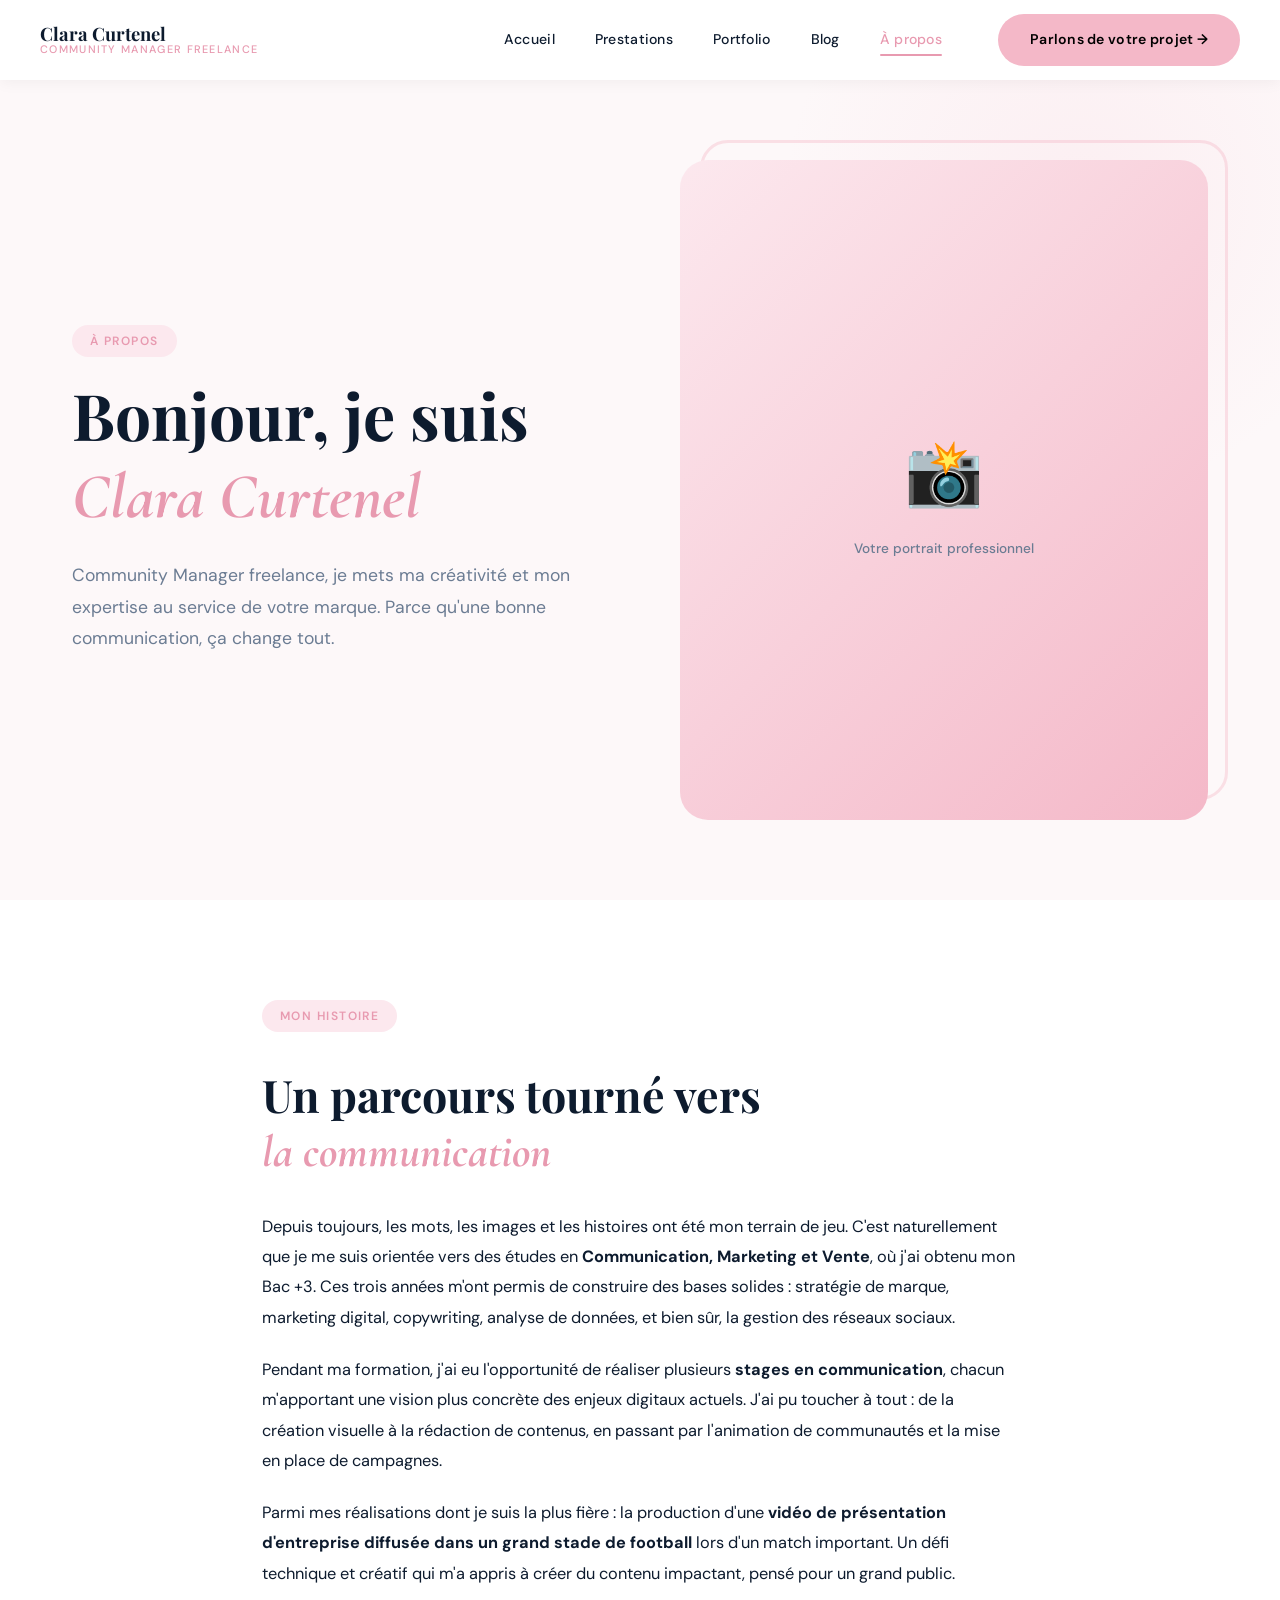
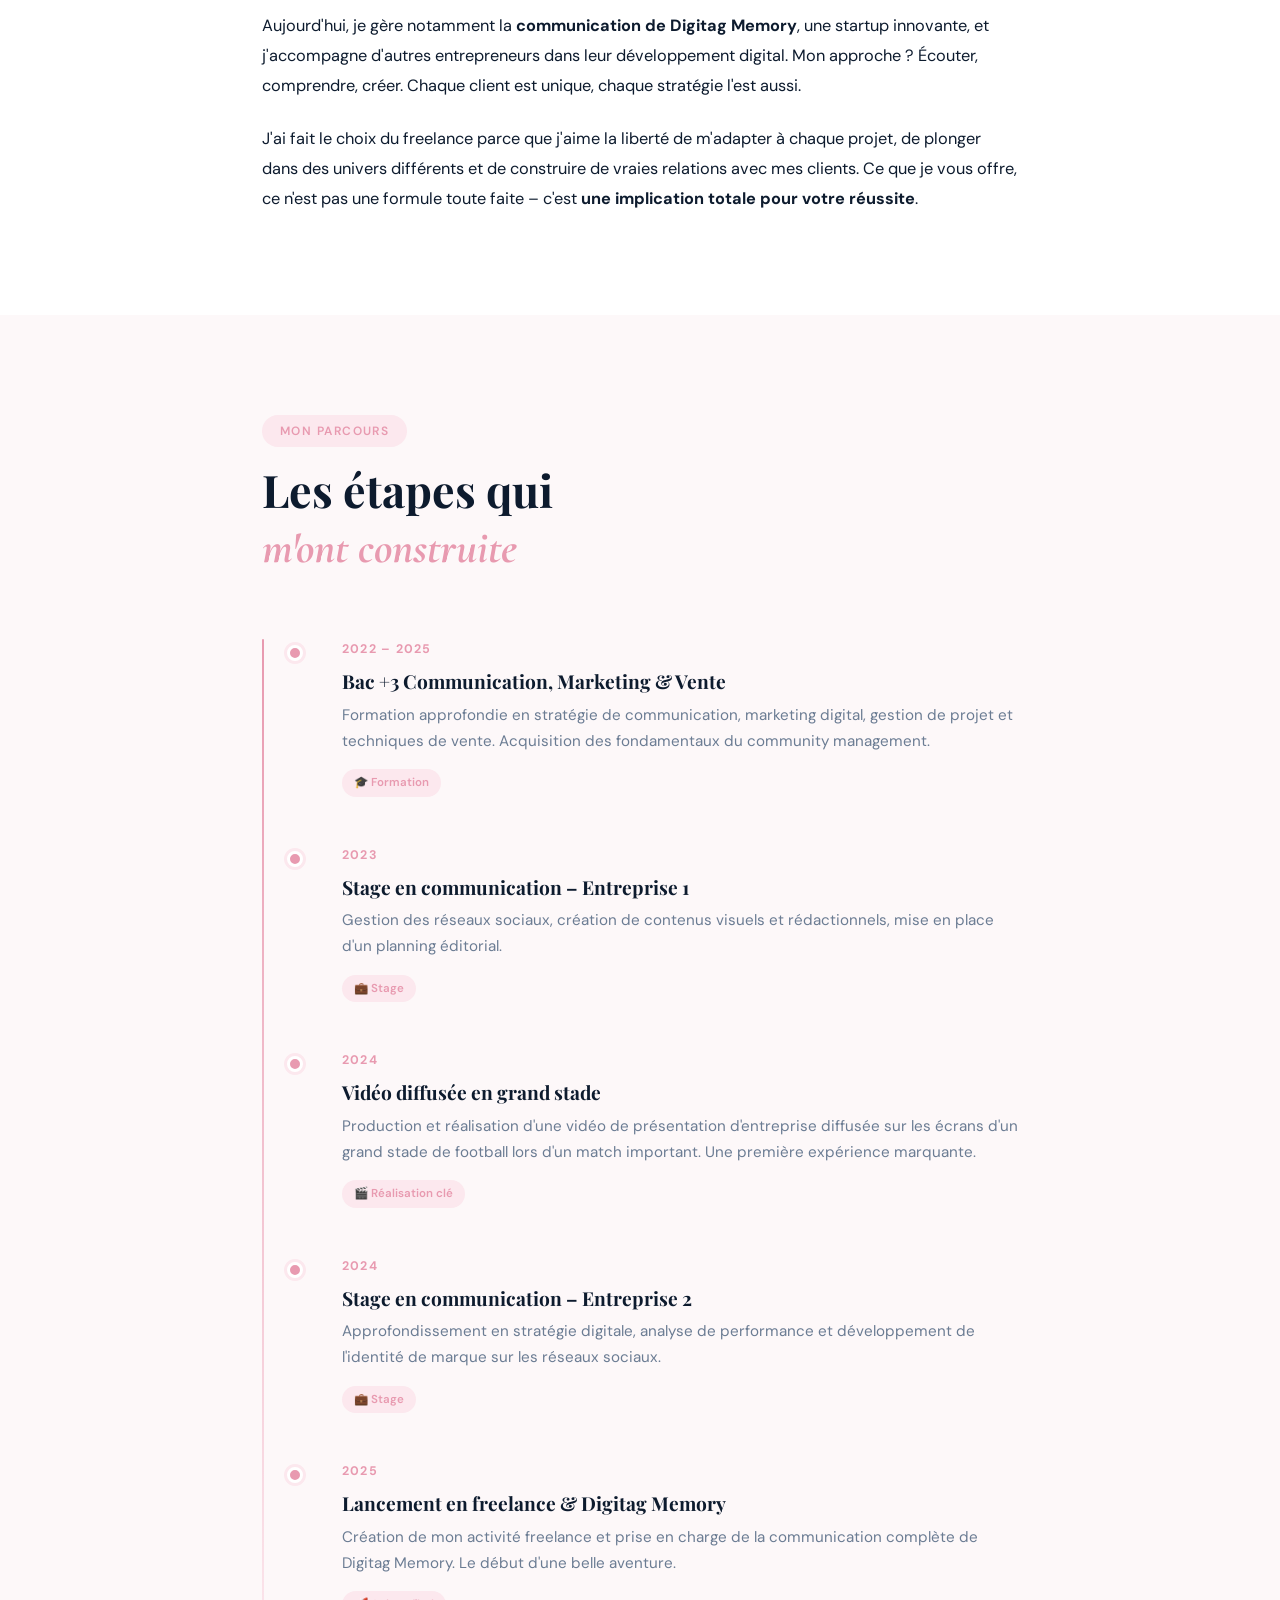
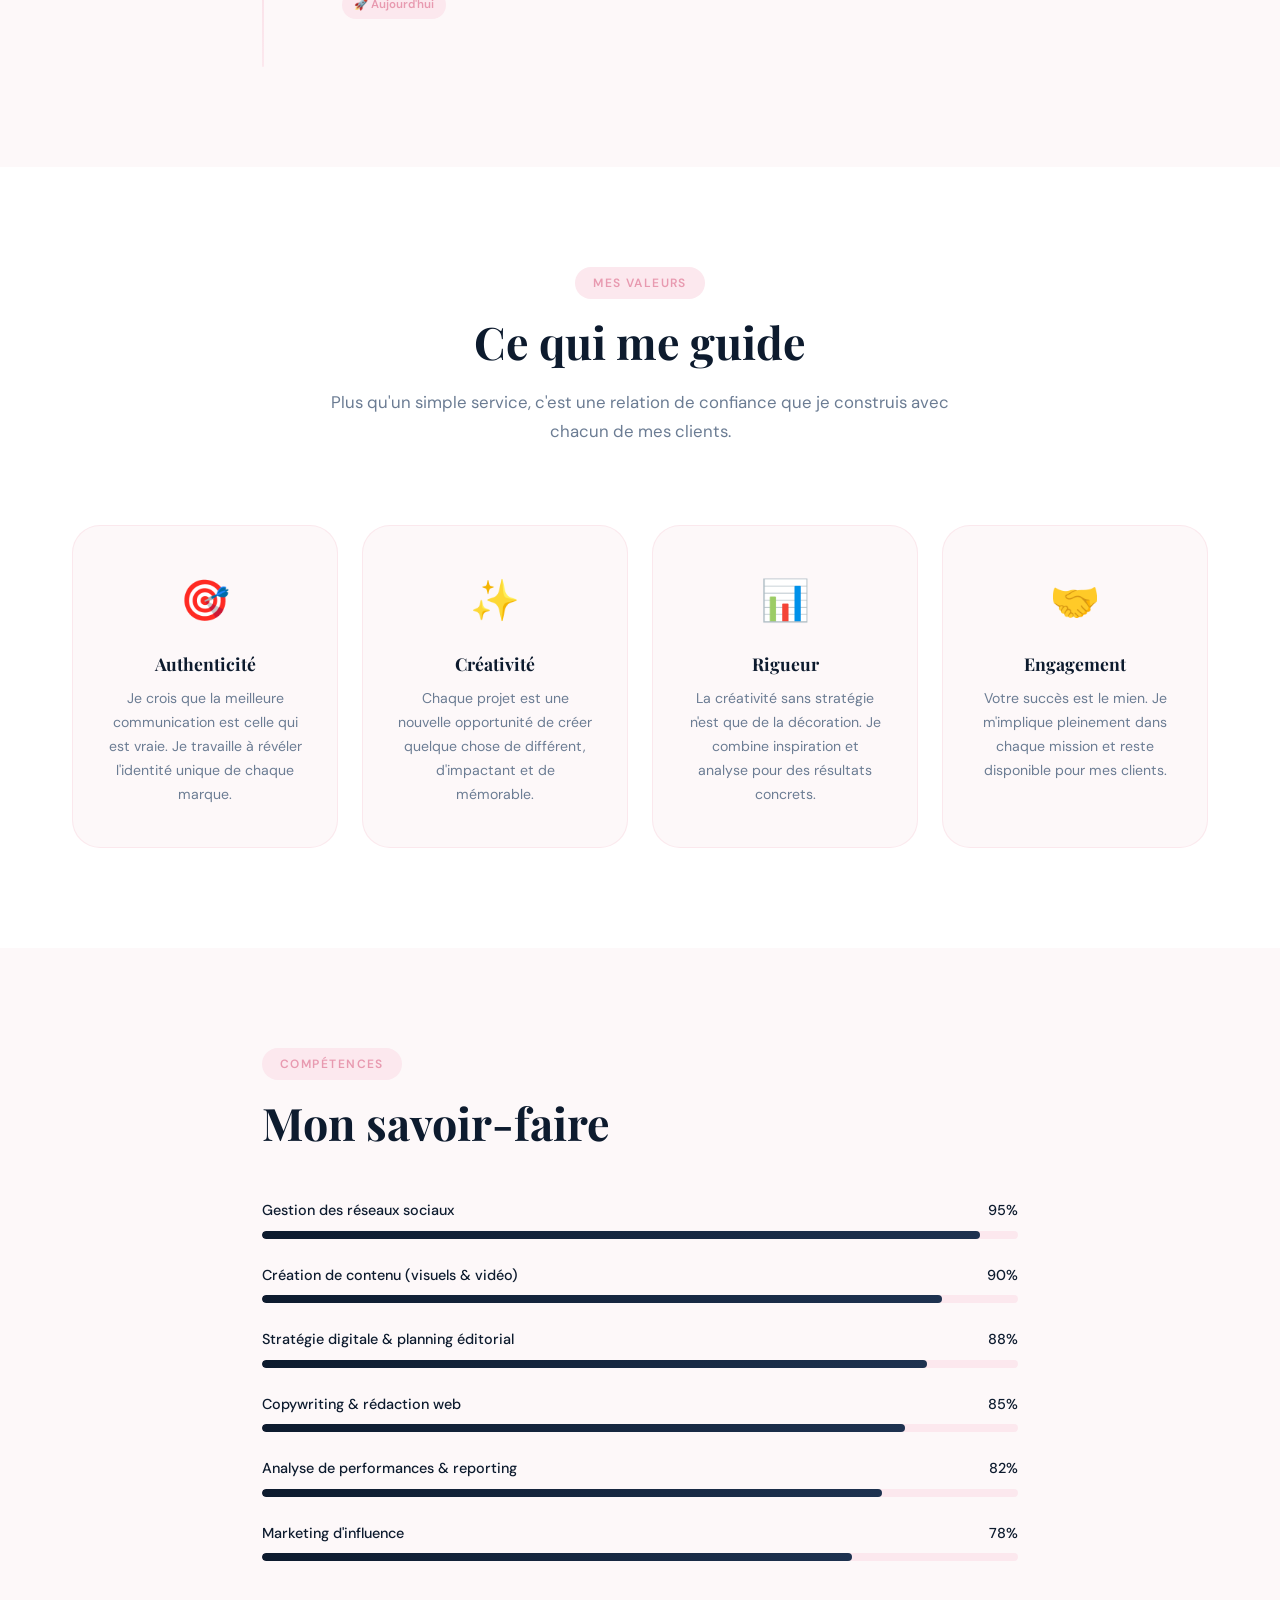
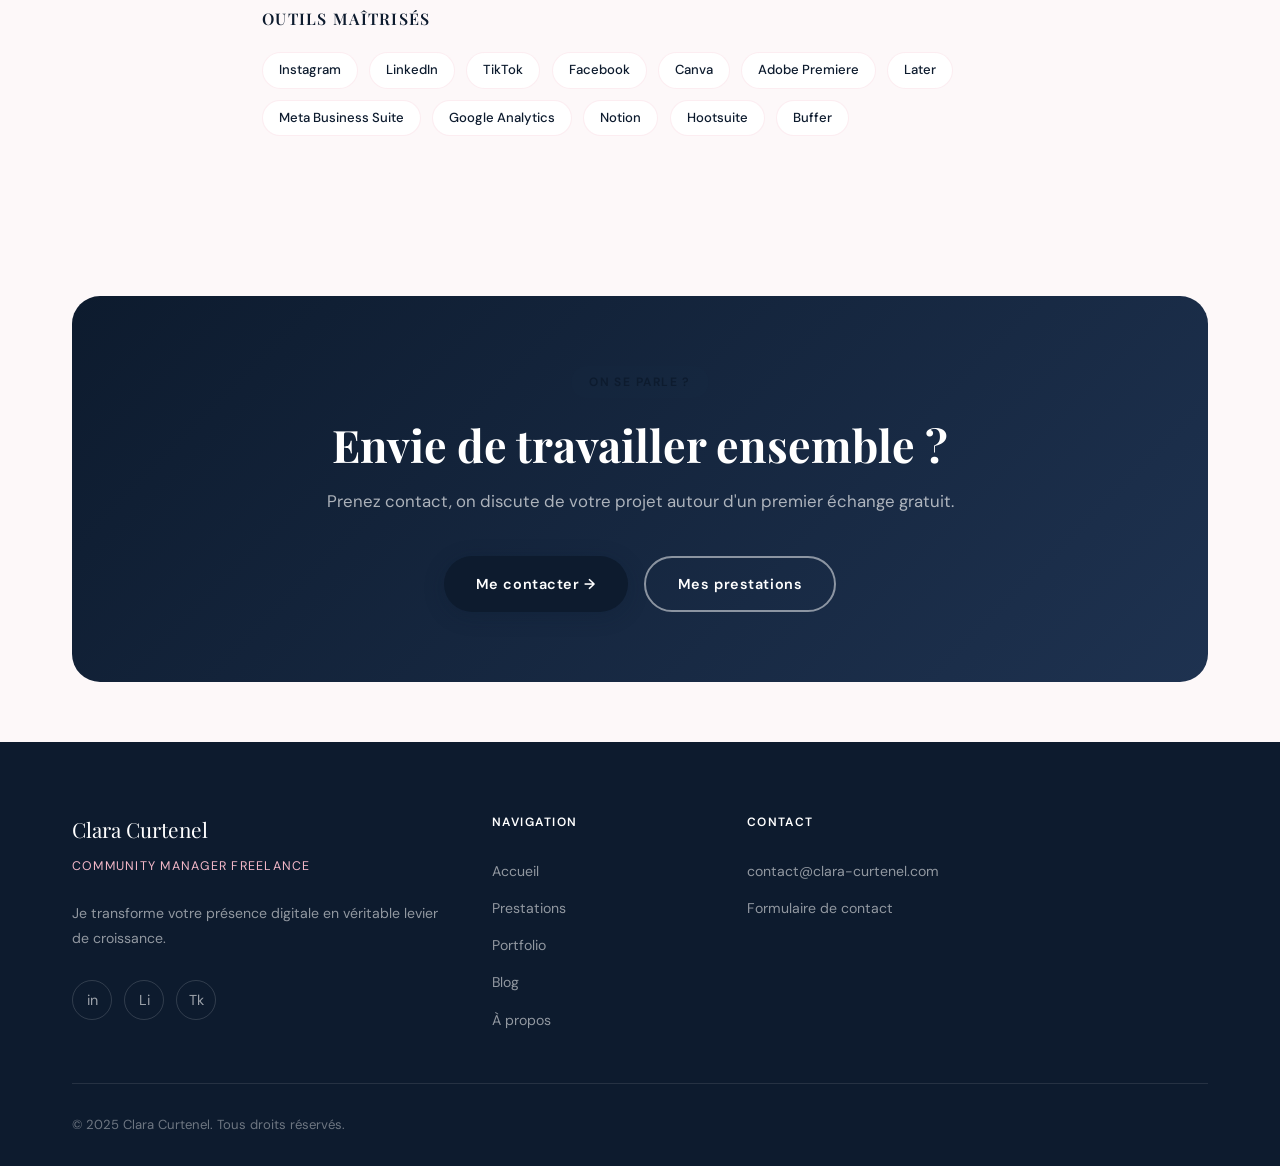
==== commit 99630eb1: "Update a-propos.html" ====
--- a/a-propos.html
+++ b/a-propos.html
@@ -11,6 +11,30 @@
 </head>
 <body>
 
+<style>
+  /* Force le fond de la barre de navigation à être blanc tout le temps */
+  .navbar {
+    background-color: #ffffff !important;
+    /* Petite ombre optionnelle pour bien détacher le menu du reste de la page */
+    box-shadow: 0 2px 15px rgba(0, 0, 0, 0.05) !important; 
+  }
+  
+  /* Empêche le chevauchement en espaçant le logo et les liens */
+  .navbar-inner {
+    display: flex !important;
+    justify-content: space-between !important;
+    align-items: center !important;
+  }
+  
+  /* Cache le menu mobile sur les écrans d'ordinateur pour éviter les doublons */
+  @media (min-width: 992px) {
+    .nav-mobile {
+      display: none !important;
+    }
+  }
+</style>
+
+<!-- ═══ NAVBAR ═══ -->
 <nav class="navbar" aria-label="Navigation principale">
   <div class="navbar-inner">
     <a href="index.html" class="nav-logo">
@@ -18,23 +42,29 @@
       <span class="nav-logo-title">Community Manager Freelance</span>
     </a>
     <div class="nav-links">
-      <a href="index.html">Accueil</a>
-      <a href="prestations.html">Prestations</a>
-      <a href="portfolio.html">Portfolio</a>
+     <a href="index.html">Accueil</a>
+<a href="prestations.html">Prestations</a>
+<a href="portfolio.html">Portfolio</a>
       <a href="blog.html">Blog</a>
-      <a href="a-propos.html" class="active">À propos</a>
-      <a href="contact.html" class="btn btn-pink nav-cta">Parlons de votre projet →</a>
-    </div>
-    <button class="nav-burger" aria-label="Menu"><span></span><span></span><span></span></button>
+      <a href="a-propos.html"class="active">À propos</a>
+      <!-- Ajout du style inline pour forcer le texte en noir -->
+      <a href="contact.html" class="btn btn-pink nav-cta" style="color: #000000; font-weight: 600;">Parlons de votre projet →</a>
+    </div>
+    <button class="nav-burger" aria-label="Menu">
+      <span></span><span></span><span></span>
+    </button>
   </div>
 </nav>
+
+<!-- Mobile menu -->
 <div class="nav-mobile" role="navigation">
   <a href="index.html">Accueil</a>
   <a href="prestations.html">Prestations</a>
   <a href="portfolio.html">Portfolio</a>
   <a href="blog.html">Blog</a>
   <a href="a-propos.html">À propos</a>
-  <a href="contact.html" class="btn btn-pink" style="text-align:center">Parlons de votre projet →</a>
+  <!-- Ajout du style inline pour forcer le texte en noir sur mobile aussi -->
+  <a href="contact.html" class="btn btn-pink" style="text-align:center; color: #000000; font-weight: 600;">Parlons de votre projet →</a>
 </div>
 
 <!-- ═══ HERO ABOUT ═══ -->
